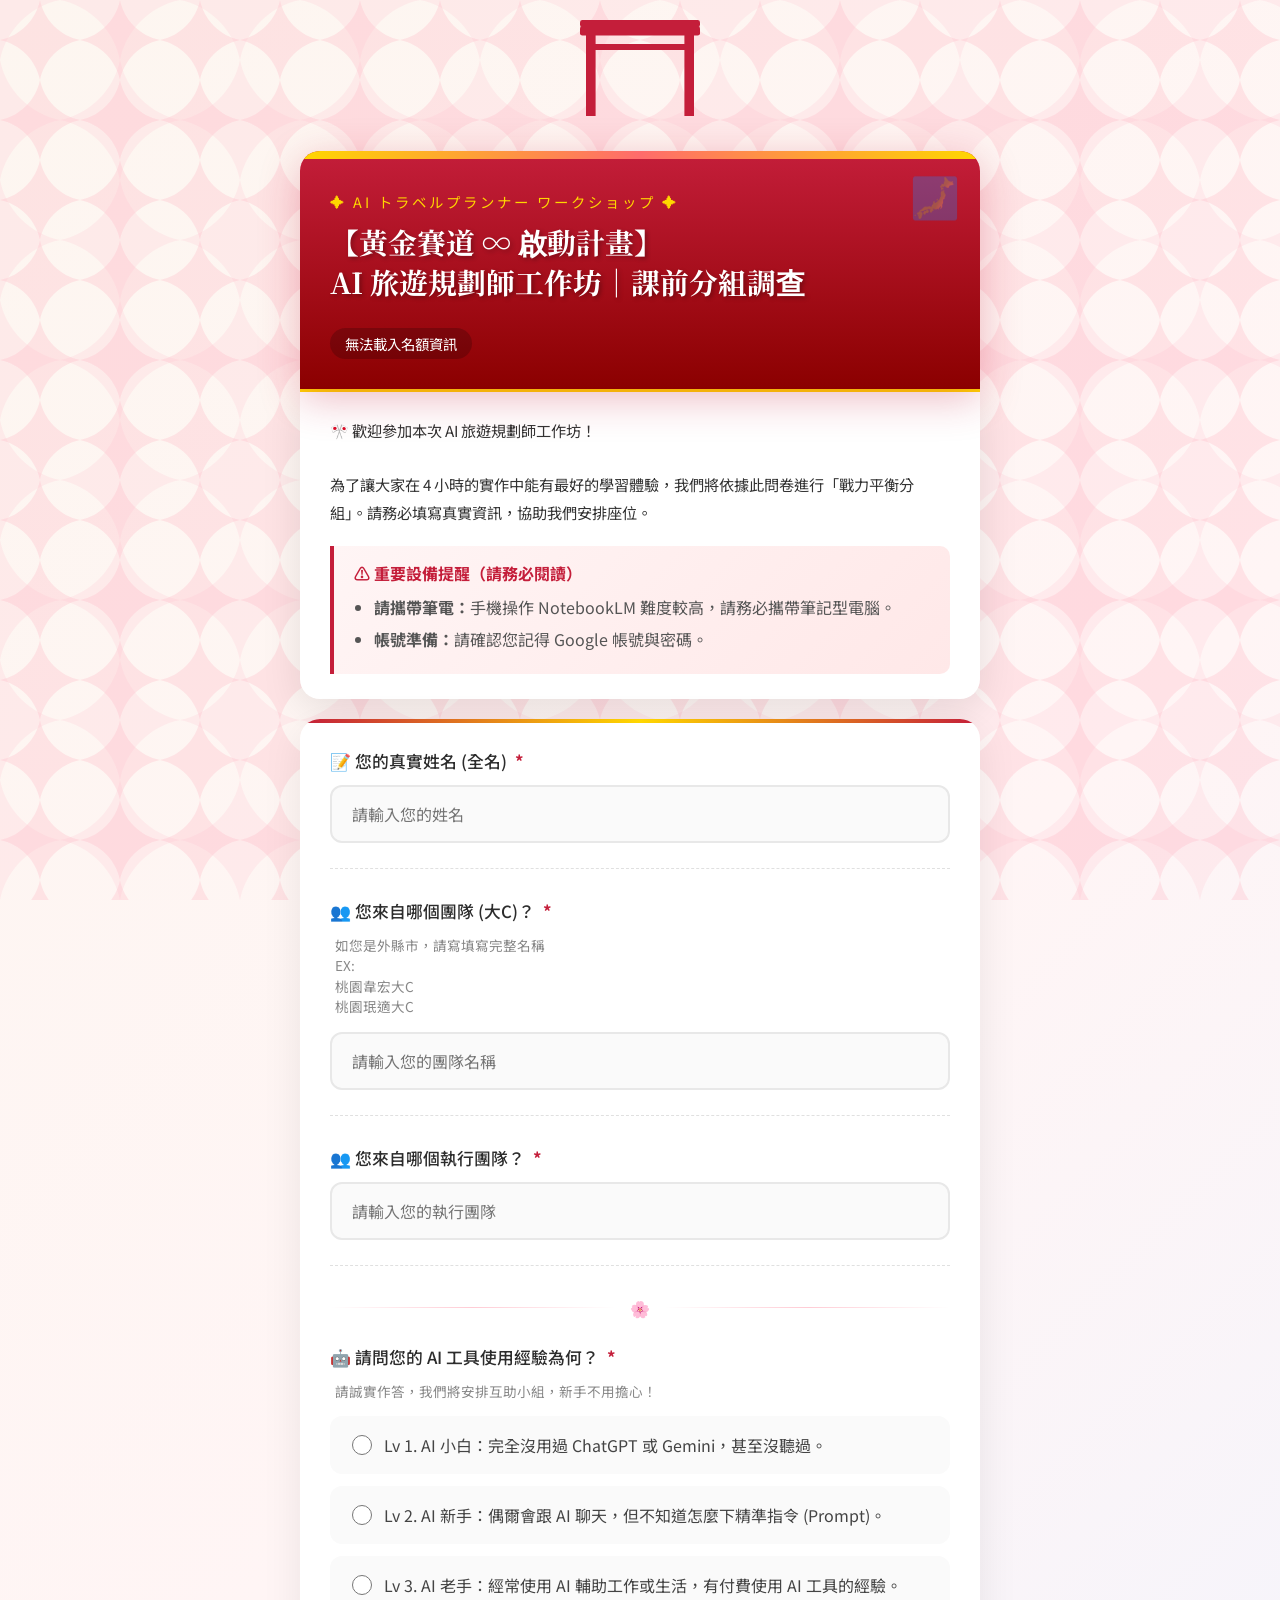
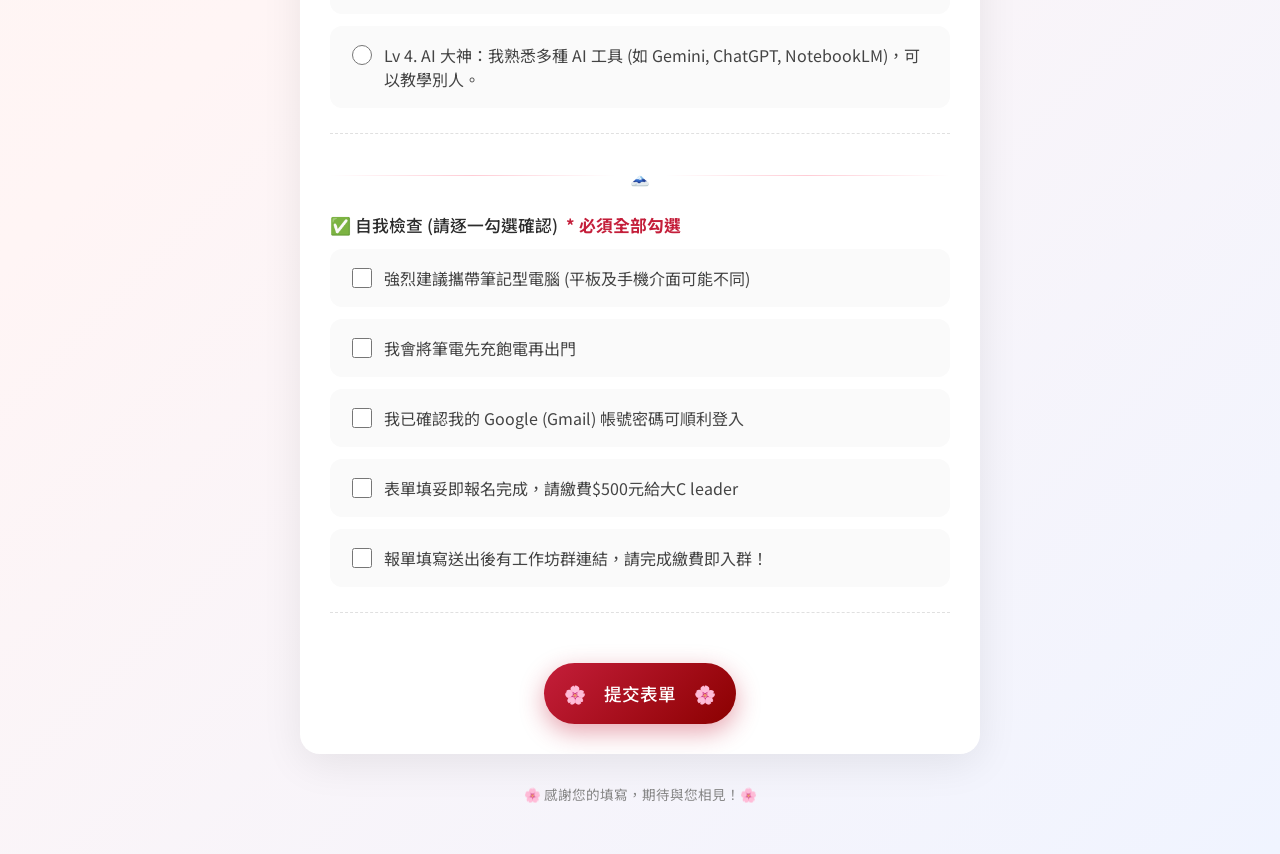
==== 旅遊問卷-台北0411.html @ c3fa64d0 "feat: 新增台北場旅遊問卷與QR Code" ====
<!DOCTYPE html>
<html lang="zh-TW">

<head>
  <meta charset="UTF-8">
  <meta name="viewport" content="width=device-width, initial-scale=1.0">

  <!-- 基本 SEO -->
  <title>【黃金賽道 ∞ 啟動計畫】 AI 旅遊規劃師工作坊｜課前分組調查</title>
  <meta name="description" content="AI 旅遊規劃師工作坊課前分組調查，使用 AI 工具規劃日本旅遊行程，4小時實作體驗。">

  <!-- Open Graph / Facebook -->
  <meta property="og:type" content="website">
  <meta property="og:url" content="https://ai-travel-workshop.netlify.app/">
  <meta property="og:title" content="【黃金賽道】AI 旅遊規劃師工作坊｜課前調查">
  <meta property="og:description" content="歡迎參加 AI 旅遊規劃師工作坊！請填寫課前分組調查，協助我們安排最佳學習體驗。">
  <!-- 🔥 將下面這行改成你的圖床連結 -->
  <meta property="og:image" content="https://i.ibb.co/33JG5y6/og-image.jpg">
  <meta property="og:image:width" content="1200">
  <meta property="og:image:height" content="630">
  <meta property="og:image:alt" content="AI 旅遊規劃師工作坊">

  <!-- Twitter Card -->
  <meta name="twitter:card" content="summary_large_image">
  <meta name="twitter:url" content="https://ai-travel-workshop.netlify.app/">
  <meta name="twitter:title" content="【黃金賽道】AI 旅遊規劃師工作坊">
  <meta name="twitter:description" content="AI 旅遊規劃師工作坊課前分組調查">
  <!-- 🔥 將下面這行改成你的圖床連結 -->
  <meta name="twitter:image" content="https://i.ibb.co/33JG5y6/og-image.jpg">

  <!-- Favicon 使用 Emoji (不需要額外檔案) -->
  <link rel="icon"
    href="data:image/svg+xml,<svg xmlns=%22http://www.w3.org/2000/svg%22 viewBox=%220 0 100 100%22><text y=%22.9em%22 font-size=%2290%22>🗾</text></svg>">

  <link
    href="https://fonts.googleapis.com/css2?family=Noto+Sans+TC:wght@300;400;500;700&family=Noto+Serif+JP:wght@400;700&display=swap"
    rel="stylesheet">
  <style>
    * {
      margin: 0;
      padding: 0;
      box-sizing: border-box;
    }

    body {
      font-family: 'Noto Sans TC', sans-serif;
      min-height: 100vh;
      background: linear-gradient(135deg, #fdf6f0 0%, #fff5f5 50%, #f0f4ff 100%);
      position: relative;
      overflow-x: hidden;
    }

    body::before {
      content: '';
      position: fixed;
      top: 0;
      left: 0;
      right: 0;
      bottom: 0;
      background-image:
        url("data:image/svg+xml,%3Csvg xmlns='http://www.w3.org/2000/svg' viewBox='0 0 100 100'%3E%3Cpath fill='%23ffb7c5' opacity='0.3' d='M50 0c5 25 25 45 50 50-25 5-45 25-50 50-5-25-25-45-50-50 25-5 45-25 50-50z'/%3E%3C/svg%3E"),
        url("data:image/svg+xml,%3Csvg xmlns='http://www.w3.org/2000/svg' viewBox='0 0 100 100'%3E%3Cpath fill='%23ffc0cb' opacity='0.2' d='M50 0c5 25 25 45 50 50-25 5-45 25-50 50-5-25-25-45-50-50 25-5 45-25 50-50z'/%3E%3C/svg%3E");
      background-size: 80px 80px, 120px 120px;
      background-position: 0 0, 60px 60px;
      pointer-events: none;
      z-index: 0;
      animation: float 20s ease-in-out infinite;
    }

    @keyframes float {

      0%,
      100% {
        transform: translateY(0) rotate(0deg);
      }

      50% {
        transform: translateY(-20px) rotate(5deg);
      }
    }

    .container {
      max-width: 720px;
      margin: 0 auto;
      padding: 20px;
      position: relative;
      z-index: 1;
    }

    .header-decoration {
      text-align: center;
      margin-bottom: 20px;
    }

    .torii-gate {
      width: 120px;
      height: auto;
      margin-bottom: 10px;
    }

    .header-card {
      background: linear-gradient(180deg, #c41e3a 0%, #8b0000 100%);
      border-radius: 20px 20px 0 0;
      padding: 40px 30px 30px;
      position: relative;
      overflow: hidden;
      box-shadow: 0 10px 40px rgba(196, 30, 58, 0.3);
    }

    .header-card::before {
      content: '';
      position: absolute;
      top: 0;
      left: 0;
      right: 0;
      height: 8px;
      background: linear-gradient(90deg, #ffd700, #ff6b6b, #ffd700);
    }

    .header-card::after {
      content: '🗾';
      position: absolute;
      top: 15px;
      right: 20px;
      font-size: 40px;
      opacity: 0.3;
    }

    .title {
      font-family: 'Noto Serif JP', serif;
      font-size: 1.8rem;
      color: #fff;
      text-shadow: 2px 2px 4px rgba(0, 0, 0, 0.3);
      margin-bottom: 15px;
      line-height: 1.4;
    }

    .title-jp {
      font-size: 0.9rem;
      color: #ffd700;
      letter-spacing: 3px;
      margin-bottom: 10px;
    }

    .description-card {
      background: #fff;
      border-radius: 0 0 20px 20px;
      padding: 25px 30px;
      box-shadow: 0 10px 40px rgba(0, 0, 0, 0.1);
      border-top: 3px solid #ffd700;
    }

    .description {
      color: #333;
      line-height: 1.8;
      font-size: 0.95rem;
    }

    .warning-box {
      background: linear-gradient(135deg, #fff5f5 0%, #ffe8e8 100%);
      border-left: 4px solid #c41e3a;
      padding: 15px 20px;
      margin-top: 20px;
      border-radius: 0 10px 10px 0;
    }

    .warning-box h4 {
      color: #c41e3a;
      margin-bottom: 10px;
      display: flex;
      align-items: center;
      gap: 8px;
    }

    .warning-box ul {
      margin-left: 20px;
      color: #555;
    }

    .warning-box li {
      margin: 8px 0;
    }

    .form-card {
      background: #fff;
      border-radius: 20px;
      padding: 30px;
      margin-top: 20px;
      box-shadow: 0 10px 40px rgba(0, 0, 0, 0.08);
      position: relative;
      overflow: hidden;
    }

    .form-card::before {
      content: '';
      position: absolute;
      top: 0;
      left: 0;
      right: 0;
      height: 4px;
      background: linear-gradient(90deg, #c41e3a, #ffd700, #c41e3a);
    }

    .question-group {
      margin-bottom: 30px;
      padding-bottom: 25px;
      border-bottom: 1px dashed #e0e0e0;
    }

    .question-group:last-of-type {
      border-bottom: none;
      margin-bottom: 20px;
    }

    .question-label {
      font-weight: 500;
      color: #2c2c2c;
      margin-bottom: 12px;
      font-size: 1.05rem;
      display: flex;
      align-items: flex-start;
      gap: 8px;
    }

    .required {
      color: #c41e3a;
      font-weight: bold;
    }

    .question-hint {
      color: #888;
      font-size: 0.85rem;
      margin-bottom: 15px;
      padding-left: 5px;
    }

    .text-input {
      width: 100%;
      padding: 15px 20px;
      border: 2px solid #e8e8e8;
      border-radius: 12px;
      font-size: 1rem;
      font-family: inherit;
      transition: all 0.3s ease;
      background: #fafafa;
    }

    .text-input:focus {
      outline: none;
      border-color: #c41e3a;
      background: #fff;
      box-shadow: 0 0 0 4px rgba(196, 30, 58, 0.1);
    }

    .radio-group,
    .checkbox-group {
      display: flex;
      flex-direction: column;
      gap: 12px;
    }

    .grid-layout {
      display: grid;
      grid-template-columns: repeat(2, 1fr);
      gap: 12px;
    }

    @media (max-width: 600px) {
      .grid-layout {
        grid-template-columns: 1fr;
      }
    }

    .radio-option,
    .checkbox-option {
      display: flex;
      align-items: flex-start;
      gap: 12px;
      padding: 15px 20px;
      background: #fafafa;
      border-radius: 12px;
      cursor: pointer;
      transition: all 0.3s ease;
      border: 2px solid transparent;
    }

    .radio-option:hover,
    .checkbox-option:hover {
      background: #fff5f5;
      border-color: #ffccd5;
    }

    .radio-option input[type="radio"],
    .checkbox-option input[type="checkbox"] {
      width: 20px;
      height: 20px;
      accent-color: #c41e3a;
      margin-top: 2px;
      flex-shrink: 0;
    }

    .radio-option label,
    .checkbox-option label {
      cursor: pointer;
      line-height: 1.5;
      color: #444;
    }

    .radio-option:has(input:checked),
    .checkbox-option:has(input:checked) {
      background: linear-gradient(135deg, #fff5f5 0%, #ffe8e8 100%);
      border-color: #c41e3a;
    }

    .submit-section {
      text-align: center;
      padding-top: 20px;
    }

    .submit-btn {
      background: linear-gradient(135deg, #c41e3a 0%, #8b0000 100%);
      color: #fff;
      border: none;
      padding: 18px 60px;
      font-size: 1.1rem;
      font-weight: 500;
      border-radius: 50px;
      cursor: pointer;
      transition: all 0.3s ease;
      box-shadow: 0 8px 25px rgba(196, 30, 58, 0.4);
      font-family: inherit;
      position: relative;
      overflow: hidden;
    }

    .submit-btn::before {
      content: '🌸';
      position: absolute;
      left: 20px;
      top: 50%;
      transform: translateY(-50%);
    }

    .submit-btn::after {
      content: '🌸';
      position: absolute;
      right: 20px;
      top: 50%;
      transform: translateY(-50%);
    }

    .submit-btn:hover {
      transform: translateY(-3px);
      box-shadow: 0 12px 35px rgba(196, 30, 58, 0.5);
    }

    .submit-btn:active {
      transform: translateY(-1px);
    }

    .submit-btn:disabled {
      background: #ccc;
      cursor: not-allowed;
      box-shadow: none;
      transform: none;
    }

    .footer {
      text-align: center;
      padding: 30px;
      color: #888;
      font-size: 0.85rem;
    }

    .sakura {
      position: fixed;
      pointer-events: none;
      z-index: 1000;
      animation: fall linear infinite;
    }

    @keyframes fall {
      0% {
        transform: translateY(-100vh) rotate(0deg);
        opacity: 1;
      }

      100% {
        transform: translateY(100vh) rotate(720deg);
        opacity: 0;
      }
    }

    .section-divider {
      display: flex;
      align-items: center;
      justify-content: center;
      gap: 15px;
      margin: 25px 0;
      color: #c41e3a;
    }

    .section-divider::before,
    .section-divider::after {
      content: '';
      flex: 1;
      height: 1px;
      background: linear-gradient(90deg, transparent, #ffccd5, transparent);
    }

    .error-message {
      color: #c41e3a;
      font-size: 0.85rem;
      margin-top: 10px;
      display: none;
      padding: 10px 15px;
      background: #fff5f5;
      border-radius: 8px;
      border-left: 3px solid #c41e3a;
    }

    .error-message.show {
      display: block;
    }

    .thank-you-page {
      display: none;
      text-align: center;
      padding: 60px 30px;
    }

    .thank-you-page.show {
      display: block;
    }

    .thank-you-icon {
      font-size: 80px;
      margin-bottom: 20px;
      animation: bounce 1s ease infinite;
    }

    @keyframes bounce {

      0%,
      100% {
        transform: translateY(0);
      }

      50% {
        transform: translateY(-15px);
      }
    }

    .thank-you-title {
      font-family: 'Noto Serif JP', serif;
      font-size: 2rem;
      color: #c41e3a;
      margin-bottom: 20px;
    }

    .thank-you-message {
      color: #555;
      line-height: 1.8;
      font-size: 1.1rem;
      margin-bottom: 30px;
    }

    .thank-you-details {
      background: linear-gradient(135deg, #fff5f5 0%, #ffe8e8 100%);
      padding: 25px;
      border-radius: 15px;
      margin: 30px 0;
    }

    .thank-you-details h4 {
      color: #c41e3a;
      margin-bottom: 15px;
    }

    .thank-you-details ul {
      list-style: none;
      text-align: left;
      max-width: 400px;
      margin: 0 auto;
    }

    .thank-you-details li {
      padding: 8px 0;
      color: #555;
      display: flex;
      align-items: center;
      gap: 10px;
    }

    .form-content {
      display: block;
    }

    .form-content.hide {
      display: none;
    }

    @media (max-width: 600px) {
      .container {
        padding: 10px;
      }

      .title {
        font-size: 1.4rem;
      }

      .header-card,
      .description-card,
      .form-card {
        padding: 20px;
      }

      .submit-btn {
        padding: 15px 40px;
        font-size: 1rem;
      }

      .thank-you-title {
        font-size: 1.5rem;
      }
    }
  </style>
</head>

<body>
  <div class="container">
    <div class="header-decoration">
      <svg class="torii-gate" viewBox="0 0 100 80" fill="#c41e3a">
        <rect x="5" y="0" width="8" height="80" />
        <rect x="87" y="0" width="8" height="80" />
        <rect x="0" y="5" width="100" height="8" rx="2" />
        <rect x="0" y="0" width="100" height="6" rx="2" />
        <rect x="10" y="20" width="80" height="5" />
      </svg>
    </div>

    <div class="header-card">
      <div class="title-jp">✦ AI トラベルプランナー ワークショップ ✦</div>
      <h1 class="title">【黃金賽道 ∞ 啟動計畫】<br>AI 旅遊規劃師工作坊｜課前分組調查</h1>
      <div id="quotaInfo" style="color: #fff; background: rgba(0,0,0,0.2); display: inline-block; padding: 5px 15px; border-radius: 20px; font-size: 0.9rem; margin-top: 10px;">
        載入名額中...
      </div>
    </div>

    <div class="form-content" id="formContent">
      <div class="description-card">
        <p class="description">
          🎌 歡迎參加本次 AI 旅遊規劃師工作坊！<br><br>
          為了讓大家在 4 小時的實作中能有最好的學習體驗，我們將依據此問卷進行「戰力平衡分組」。請務必填寫真實資訊，協助我們安排座位。
        </p>

        <div class="warning-box">
          <h4>⚠️ 重要設備提醒（請務必閱讀）</h4>
          <ul>
            <li><strong>請攜帶筆電：</strong>手機操作 NotebookLM 難度較高，請務必攜帶筆記型電腦。</li>
            <li><strong>帳號準備：</strong>請確認您記得 Google 帳號與密碼。</li>
          </ul>
        </div>
      </div>

      <form class="form-card" id="surveyForm">
        <!-- Hidden fields for Google Form compatibility -->
        <input type="hidden" name="fvv" value="1">
        <input type="hidden" name="pageHistory" value="0">
        <input type="hidden" name="fbzx" value="-4573439762862788709">

        <div class="question-group">
          <div class="question-label">
            <span>📝 您的真實姓名 (全名)</span>
            <span class="required">*</span>
          </div>
          <input type="text" name="entry.2072652772" class="text-input" placeholder="請輸入您的姓名" required>
        </div>

        <div class="question-group">
          <div class="question-label">
            <span>👥 您來自哪個團隊 (大C)？</span>
            <span class="required">*</span>
          </div>
          <div class="question-hint" style="white-space: pre-line; line-height: 1.5;">如您是外縣市，請寫填寫完整名稱
          EX:
          桃園韋宏大C
          桃園珉適大C </div>
          <input type="text" name="entry.869461559" class="text-input" placeholder="請輸入您的團隊名稱" required>
        </div>

        <div class="question-group">
          <div class="question-label">
            <span>👥 您來自哪個執行團隊？</span>
            <span class="required">*</span>
          </div>
          <input type="text" name="team_exec" class="text-input" placeholder="請輸入您的執行團隊" required>
        </div>

        <div class="section-divider">🌸</div>

        <div class="question-group">
          <div class="question-label">
            <span>🤖 請問您的 AI 工具使用經驗為何？</span>
            <span class="required">*</span>
          </div>
          <div class="question-hint">請誠實作答，我們將安排互助小組，新手不用擔心！</div>
          <div class="radio-group">
            <div class="radio-option">
              <input type="radio" name="entry.1565805686" value="Lv 1. AI 小白：完全沒用過 ChatGPT 或 Gemini，甚至沒聽過。" id="ai1"
                required>
              <label for="ai1">Lv 1. AI 小白：完全沒用過 ChatGPT 或 Gemini，甚至沒聽過。</label>
            </div>
            <div class="radio-option">
              <input type="radio" name="entry.1565805686" value="Lv 2. AI 新手：偶爾會跟 AI 聊天，但不知道怎麼下精準指令 (Prompt)。" id="ai2">
              <label for="ai2">Lv 2. AI 新手：偶爾會跟 AI 聊天，但不知道怎麼下精準指令 (Prompt)。</label>
            </div>
            <div class="radio-option">
              <input type="radio" name="entry.1565805686" value="Lv 3. AI 老手：經常使用 AI 輔助工作或生活，有付費使用 AI 工具的經驗。" id="ai3">
              <label for="ai3">Lv 3. AI 老手：經常使用 AI 輔助工作或生活，有付費使用 AI 工具的經驗。</label>
            </div>
            <div class="radio-option">
              <input type="radio" name="entry.1565805686"
                value="Lv 4. AI 大神：我熟悉多種 AI 工具 (如 Gemini, ChatGPT, NotebookLM)，可以教學別人。" id="ai4">
              <label for="ai4">Lv 4. AI 大神：我熟悉多種 AI 工具 (如 Gemini, ChatGPT, NotebookLM)，可以教學別人。</label>
            </div>
          </div>
        </div>


        <div class="section-divider">🗻</div>

        <div class="question-group" id="checklistGroup">
          <div class="question-label">
            <span>✅ 自我檢查 (請逐一勾選確認)</span>
            <span class="required">* 必須全部勾選</span>
          </div>
          <div class="checkbox-group">
            <div class="checkbox-option">
              <input type="checkbox" name="entry.118266493" value="強烈建議攜帶筆記型電腦 (平板及手機介面可能不同)" id="check1">
              <label for="check1">強烈建議攜帶筆記型電腦 (平板及手機介面可能不同)</label>
            </div>
            <div class="checkbox-option">
              <input type="checkbox" name="entry.118266493" value="我會將筆電先充飽電再出門" id="check2">
              <label for="check2">我會將筆電先充飽電再出門</label>
            </div>
            <div class="checkbox-option">
              <input type="checkbox" name="entry.118266493" value="我已確認我的 Google (Gmail) 帳號密碼可順利登入" id="check4">
              <label for="check4">我已確認我的 Google (Gmail) 帳號密碼可順利登入</label>
            </div>
            <div class="checkbox-option">
              <input type="checkbox" name="entry.118266493" value="表單填妥即報名完成，請繳費$500元給大C leader" id="check5">
              <label for="check5">表單填妥即報名完成，請繳費$500元給大C leader</label>
            </div>
            <div class="checkbox-option">
              <input type="checkbox" name="entry.118266493" value="報單填寫送出後有工作坊群連結，請完成繳費即入群！" id="check6">
              <label for="check6">報單填寫送出後有工作坊群連結，請完成繳費即入群！</label>
            </div>
          </div>
          <div class="error-message" id="checklistError">
            ⚠️ 請確認並勾選所有自我檢查項目後才能提交表單
          </div>
        </div>

        <div class="submit-section">
          <button type="submit" class="submit-btn" id="submitBtn">提交表單</button>
        </div>
      </form>

      <div class="footer">
        <p>🌸 感謝您的填寫，期待與您相見！🌸</p>
      </div>
    </div>

    <div class="thank-you-page" id="thankYouPage">
      <div class="description-card" style="border-radius: 20px; margin-top: 0;">
        <div class="thank-you-icon">🎉</div>
        <h2 class="thank-you-title">感謝您完成填寫！</h2>
        <p class="thank-you-message">
          您的回覆已成功送出 ✨<br>
          我們已收到您的課前調查資料
        </p>

        <div class="thank-you-details" style="padding: 30px; border: 2px solid #c41e3a; background: #fff;">
          <h4 style="font-size: 1.2rem; margin-bottom: 20px;"> 課前重要通知</h4>
          <p style="margin-bottom: 20px; font-weight: 500;">請點擊以下連結加入工作坊群組：</p>
          <a href="https://line.me/R/ti/g/jbjZVSyYa6" target="_blank"
            style="display: inline-block; background: #06c755; color: white; padding: 15px 30px; border-radius: 50px; text-decoration: none; font-weight: bold; font-size: 1.1rem; box-shadow: 0 4px 15px rgba(6, 199, 85, 0.3); margin-bottom: 20px;">
            點我加入：旅遊規劃師群組 ➔
          </a>
          <br>
          <p style="margin-bottom: 10px; font-weight: 500;">或掃描以下 QR Code 入群：</p>
          <img src="image/QR.jpg" alt="群組 QR Code" style="max-width: 200px; border-radius: 10px; border: 1px solid #ddd;">
        </div>

        <p style="color: #888; font-size: 0.9rem; margin-top: 30px;">
          🌸 期待在工作坊與您相見！🌸
        </p>
      </div>
    </div>
  </div>

  <script>
    function createSakura() {
      const sakura = document.createElement('div');
      sakura.className = 'sakura';
      sakura.innerHTML = '🌸';
      sakura.style.left = Math.random() * 100 + 'vw';
      sakura.style.fontSize = (Math.random() * 15 + 10) + 'px';
      sakura.style.animationDuration = (Math.random() * 5 + 8) + 's';
      sakura.style.opacity = Math.random() * 0.6 + 0.4;
      document.body.appendChild(sakura);

      setTimeout(() => {
        sakura.remove();
      }, 13000);
    }

    setInterval(createSakura, 800);

    const form = document.getElementById('surveyForm');
    const checkboxes = document.querySelectorAll('input[name="entry.118266493"]');
    const checklistError = document.getElementById('checklistError');
    const formContent = document.getElementById('formContent');
    const thankYouPage = document.getElementById('thankYouPage');

    function allCheckboxesChecked() {
      return Array.from(checkboxes).every(cb => cb.checked);
    }

    checkboxes.forEach(cb => {
      cb.addEventListener('change', () => {
        if (allCheckboxesChecked()) {
          checklistError.classList.remove('show');
        }
      });
    });

    form.addEventListener('submit', function (e) {
      e.preventDefault();

      if (!allCheckboxesChecked()) {
        checklistError.classList.add('show');
        document.getElementById('checklistGroup').scrollIntoView({ behavior: 'smooth', block: 'center' });
        return false;
      }

      const formData = new FormData(form);

      // === Google Apps Script Web App 網址 ===
      const scriptURL = 'https://script.google.com/macros/s/AKfycbxsS1lr0ajfoB7oUa1ZYyBEWSDBSolmYNa6fOCuwsJhhWCGgFM9l2IHMfH2TbD9HUrFdg/exec';

      // 整理要傳送的 JSON 資料
      const data = {
        name: formData.get('entry.2072652772'),
        team: formData.get('entry.869461559'),
        team_exec: formData.get('team_exec'),
        ai_exp: formData.get('entry.1565805686')
      };

      const submitBtn = document.getElementById('submitBtn');
      const originalText = submitBtn.innerText;
      submitBtn.innerText = '提交中...';
      submitBtn.disabled = true;

      fetch(scriptURL, {
        method: 'POST',
        headers: {
          'Content-Type': 'text/plain;charset=utf-8',
        },
        body: JSON.stringify(data)
      }).then(res => res.json())
      .then(response => {
        if (response.status === 'success') {
          formContent.classList.add('hide');
          thankYouPage.classList.add('show');
          window.scrollTo({ top: 0, behavior: 'smooth' });
        } else {
          alert('報名失敗：' + response.message);
          submitBtn.innerText = originalText;
          submitBtn.disabled = false;
        }
      }).catch((error) => {
        console.error('Error!', error.message);
        alert('提交發生錯誤，請稍後再試。');
        submitBtn.innerText = originalText;
        submitBtn.disabled = false;
      });
    });

    // 取得剩餘名額
    function fetchQuota() {
      const quotaEl = document.getElementById('quotaInfo');
      const scriptURL = 'https://script.google.com/macros/s/AKfycbxsS1lr0ajfoB7oUa1ZYyBEWSDBSolmYNa6fOCuwsJhhWCGgFM9l2IHMfH2TbD9HUrFdg/exec';
      
      fetch(scriptURL)
        .then(res => res.json())
        .then(data => {
          if (data.remaining <= 0) {
            quotaEl.innerHTML = '⚠️ 報名已額滿！';
            quotaEl.style.background = '#c41e3a';
            document.getElementById('submitBtn').disabled = true;
            document.getElementById('submitBtn').innerText = '名額已滿';
          } else {
            quotaEl.innerHTML = `🌟 剩餘名額：${data.remaining} 人`;
          }
        })
        .catch(err => {
          console.error('讀取名額失敗', err);
          quotaEl.innerHTML = '無法載入名額資訊';
        });
    }

    fetchQuota();
  </script>
</body>

</html>
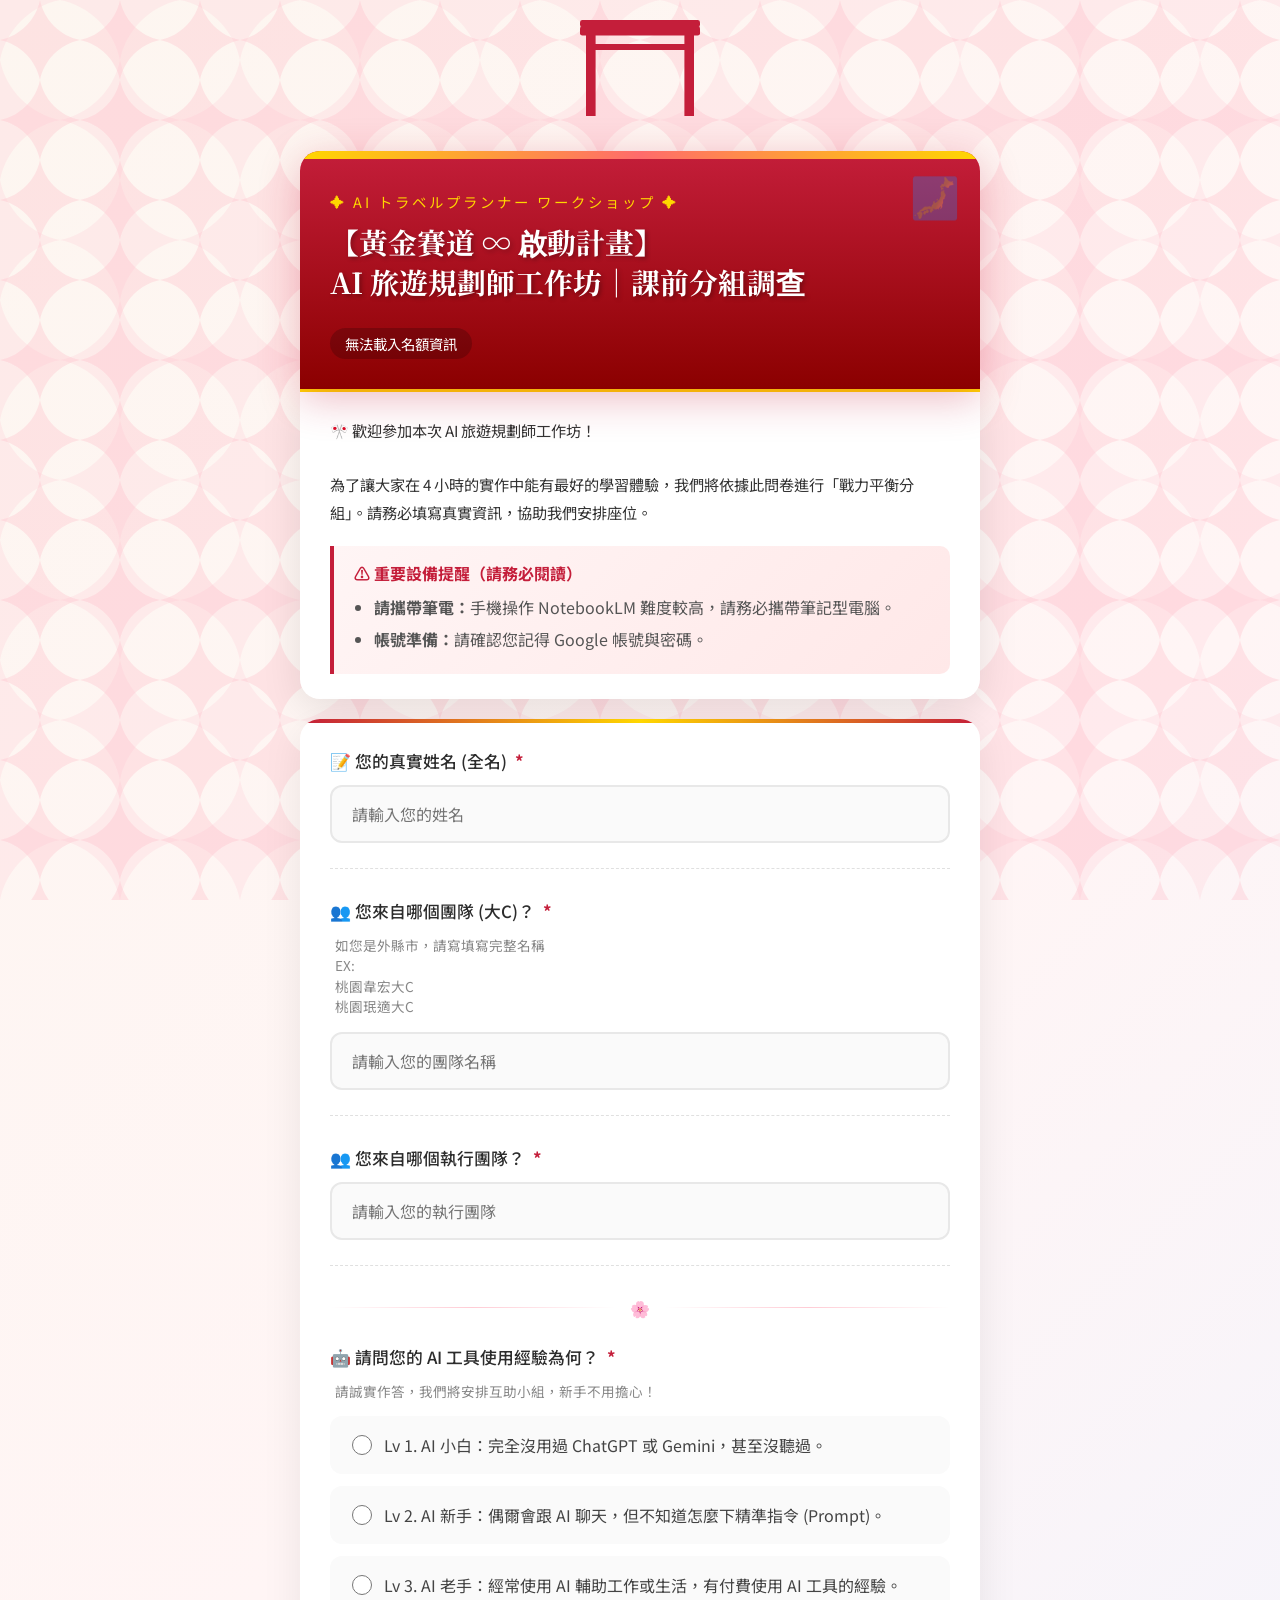
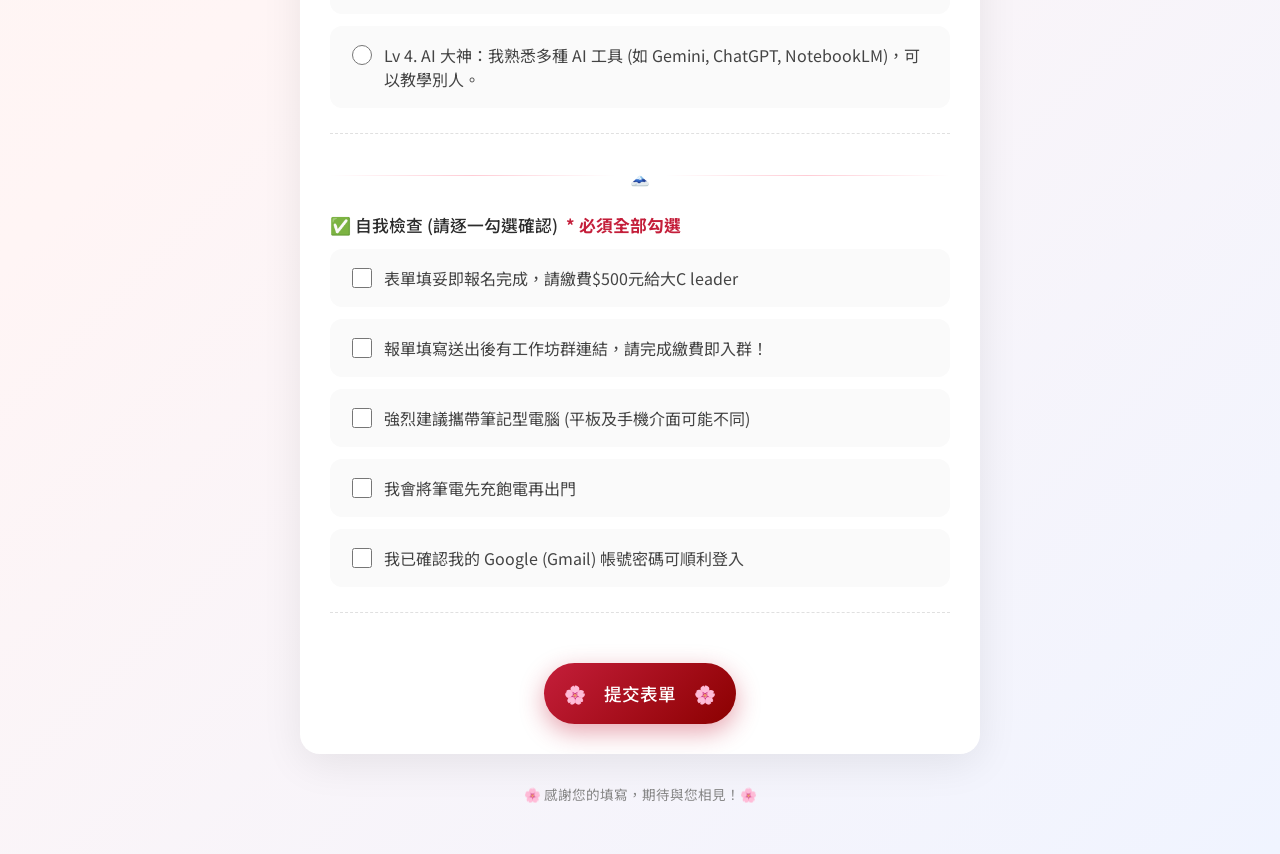
==== commit 0c78a4b3: "fix: 調整自我檢查順序" ====
--- a/旅遊問卷-台北0411.html
+++ b/旅遊問卷-台北0411.html
@@ -637,6 +637,14 @@
           </div>
           <div class="checkbox-group">
             <div class="checkbox-option">
+              <input type="checkbox" name="entry.118266493" value="表單填妥即報名完成，請繳費$500元給大C leader" id="check5">
+              <label for="check5">表單填妥即報名完成，請繳費$500元給大C leader</label>
+            </div>
+            <div class="checkbox-option">
+              <input type="checkbox" name="entry.118266493" value="報單填寫送出後有工作坊群連結，請完成繳費即入群！" id="check6">
+              <label for="check6">報單填寫送出後有工作坊群連結，請完成繳費即入群！</label>
+            </div>
+            <div class="checkbox-option">
               <input type="checkbox" name="entry.118266493" value="強烈建議攜帶筆記型電腦 (平板及手機介面可能不同)" id="check1">
               <label for="check1">強烈建議攜帶筆記型電腦 (平板及手機介面可能不同)</label>
             </div>
@@ -647,14 +655,6 @@
             <div class="checkbox-option">
               <input type="checkbox" name="entry.118266493" value="我已確認我的 Google (Gmail) 帳號密碼可順利登入" id="check4">
               <label for="check4">我已確認我的 Google (Gmail) 帳號密碼可順利登入</label>
-            </div>
-            <div class="checkbox-option">
-              <input type="checkbox" name="entry.118266493" value="表單填妥即報名完成，請繳費$500元給大C leader" id="check5">
-              <label for="check5">表單填妥即報名完成，請繳費$500元給大C leader</label>
-            </div>
-            <div class="checkbox-option">
-              <input type="checkbox" name="entry.118266493" value="報單填寫送出後有工作坊群連結，請完成繳費即入群！" id="check6">
-              <label for="check6">報單填寫送出後有工作坊群連結，請完成繳費即入群！</label>
             </div>
           </div>
           <div class="error-message" id="checklistError">
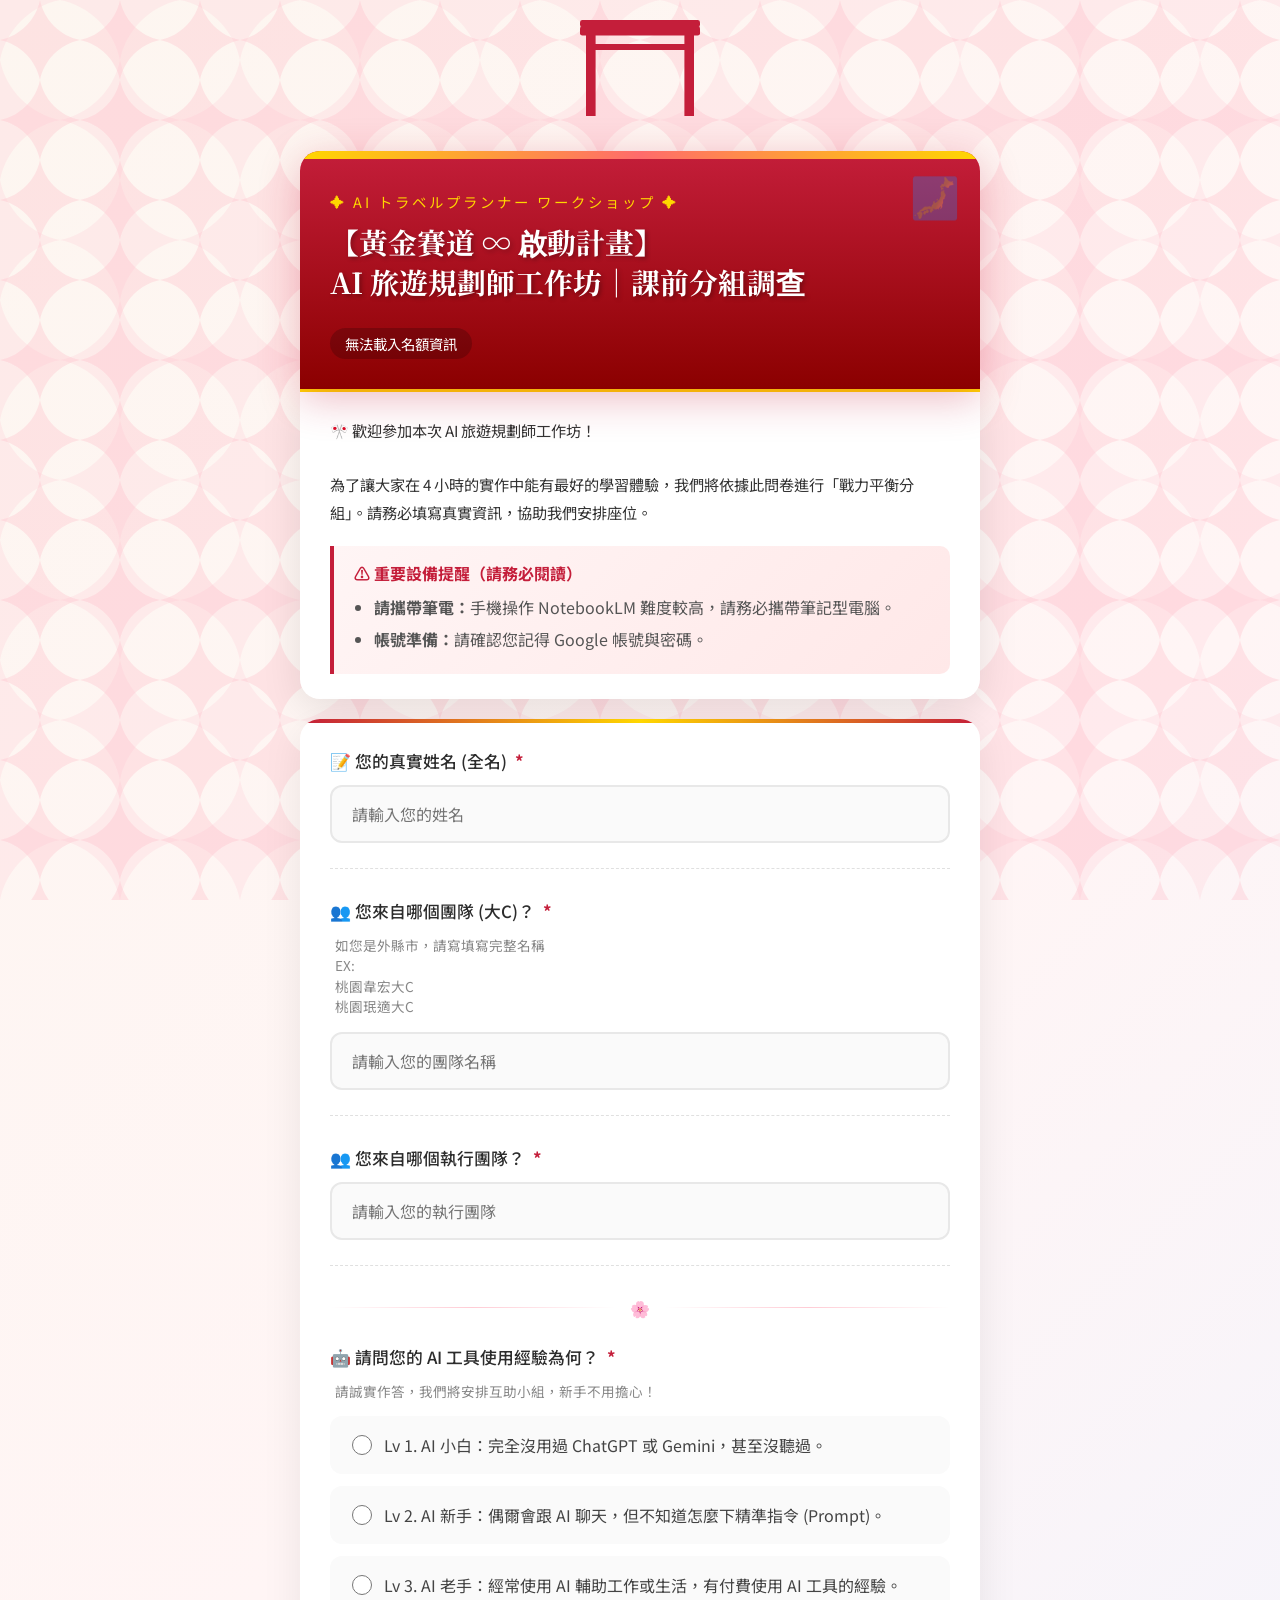
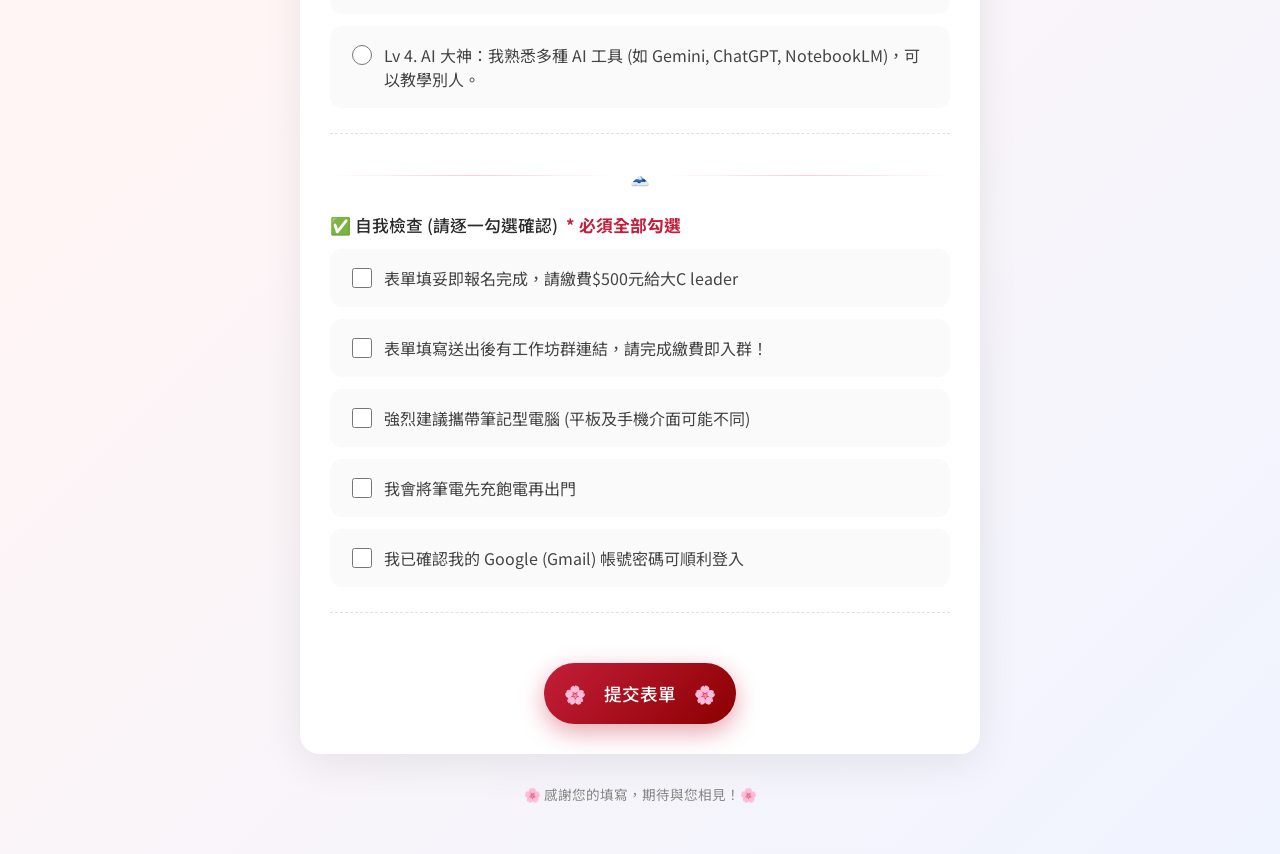
==== commit 3216e92e: "fix: 修正錯字 報單改為表單" ====
--- a/旅遊問卷-台北0411.html
+++ b/旅遊問卷-台北0411.html
@@ -641,8 +641,8 @@
               <label for="check5">表單填妥即報名完成，請繳費$500元給大C leader</label>
             </div>
             <div class="checkbox-option">
-              <input type="checkbox" name="entry.118266493" value="報單填寫送出後有工作坊群連結，請完成繳費即入群！" id="check6">
-              <label for="check6">報單填寫送出後有工作坊群連結，請完成繳費即入群！</label>
+              <input type="checkbox" name="entry.118266493" value="表單填寫送出後有工作坊群連結，請完成繳費即入群！" id="check6">
+              <label for="check6">表單填寫送出後有工作坊群連結，請完成繳費即入群！</label>
             </div>
             <div class="checkbox-option">
               <input type="checkbox" name="entry.118266493" value="強烈建議攜帶筆記型電腦 (平板及手機介面可能不同)" id="check1">
